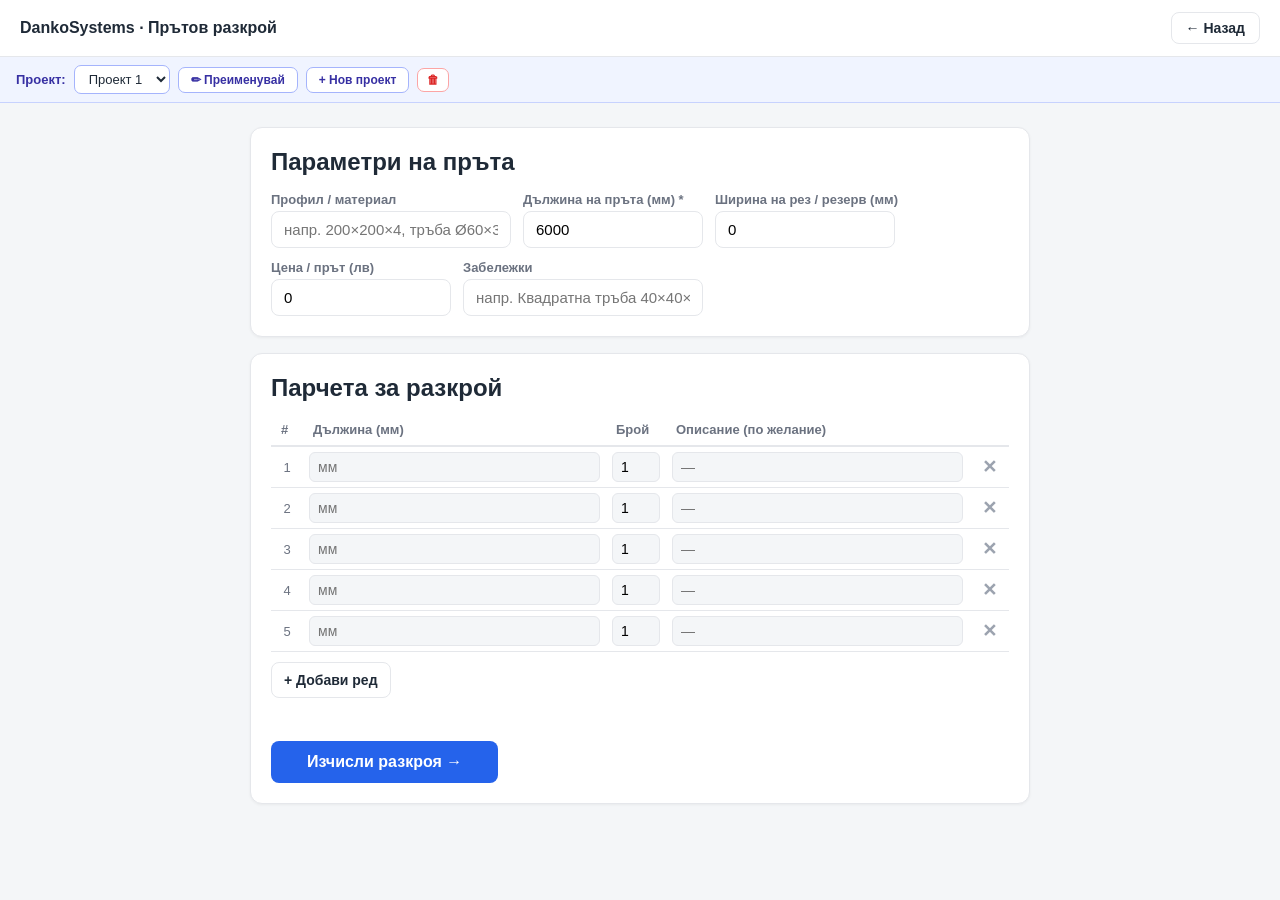
==== bar-cut.html @ 3730b879 "Add multi-project support with shared project bar across all tool pages - project-store.js: rewritte" ====
<!DOCTYPE html>
<html lang="bg">
<head>
  <meta charset="UTF-8" />
  <meta name="viewport" content="width=device-width, initial-scale=1.0" />
  <title>DankoSystems · Прътов разкрой</title>
  <link rel="stylesheet" href="styles.css" />
  <style>
    /* Параметри */
    .params-row { display: flex; flex-wrap: wrap; gap: 12px; align-items: flex-end; }
    .params-row .field { display: flex; flex-direction: column; gap: 4px; }
    .params-row .field label { font-size: 13px; font-weight: 600; color: var(--muted); }
    .params-row .field input { width: 180px; }
    .params-row .field input.wide { width: 240px; }

    /* Таблица с парчета */
    .pieces-table { width: 100%; border-collapse: collapse; margin-top: 4px; }
    .pieces-table th { padding: 8px 10px; font-size: 13px; font-weight: 600; color: var(--muted); text-align: left; border-bottom: 2px solid var(--border); }
    .pieces-table td { padding: 5px 6px; border-bottom: 1px solid var(--border); }
    .pieces-table input { width: 100%; padding: 6px 8px; font-size: 14px; border: 1px solid var(--border); border-radius: 6px; background: var(--bg); }
    .pieces-table input:focus { outline: 2px solid var(--primary); background: #fff; }
    .pieces-table td.num { width: 60px; }
    .pieces-table td.idx { width: 32px; color: var(--muted); font-size: 13px; text-align: center; }
    .pieces-table td.act { width: 40px; text-align: center; }
    .del-btn { background: none; border: none; color: #9ca3af; font-size: 18px; line-height: 1; padding: 2px 6px; cursor: pointer; border-radius: 4px; }
    .del-btn:hover { color: var(--danger); background: #fef2f2; }

    .add-row-btn { margin-top: 10px; font-size: 14px; }
    .calc-btn { font-size: 16px; padding: 12px 36px; margin-top: 20px; display: block; }

    /* Резултат */
    #results { margin-top: 28px; }
    .result-hero { text-align: center; padding: 24px 16px; background: #eff6ff; border-radius: 12px; margin-bottom: 20px; border: 1px solid #bfdbfe; }
    .result-hero .big-num { font-size: 56px; font-weight: 800; color: var(--primary); line-height: 1; }
    .result-hero .big-label { font-size: 18px; color: var(--primary); font-weight: 600; margin-top: 4px; }
    .summary-row { display: flex; flex-wrap: wrap; gap: 10px; justify-content: center; margin-top: 14px; }
    .chip { background: #fff; border: 1px solid #bfdbfe; border-radius: 20px; padding: 5px 14px; font-size: 14px; font-weight: 600; color: #1e40af; }
    .chip.green { background: #f0fdf4; border-color: #bbf7d0; color: #15803d; }
    .chip.red   { background: #fef2f2; border-color: #fecaca; color: #b91c1c; }

    /* Bar визуализация */
    .bars-section h3 { margin: 0 0 14px; font-size: 16px; color: var(--muted); font-weight: 600; }
    .bar-card { background: var(--card); border: 1px solid var(--border); border-radius: 10px; padding: 14px 16px; margin-bottom: 10px; }
    .bar-header { display: flex; justify-content: space-between; align-items: baseline; margin-bottom: 8px; }
    .bar-title { font-weight: 700; font-size: 14px; }
    .bar-meta { font-size: 12px; color: var(--muted); }
    .bar-track { display: flex; height: 36px; border-radius: 7px; overflow: hidden; border: 1px solid var(--border); }
    .seg { height: 100%; display: flex; align-items: center; justify-content: center; font-size: 11px; font-weight: 700; color: #fff; overflow: hidden; white-space: nowrap; padding: 0 3px; text-shadow: 0 1px 2px rgba(0,0,0,.3); }
    .seg-waste { background: #e5e7eb; height: 100%; flex-shrink: 0; }
    .bar-tags { display: flex; flex-wrap: wrap; gap: 5px; margin-top: 8px; }
    .tag { font-size: 12px; padding: 2px 9px; border-radius: 12px; color: #fff; font-weight: 600; white-space: nowrap; }

    /* PDF бутон */
    .pdf-btn { background: #16a34a; font-size: 15px; padding: 10px 28px; margin-bottom: 16px; }
    .pdf-btn:hover { background: #15803d; }

    /* Печат / PDF */
    @media print {
      @page { size: A4 portrait; margin: 14mm 12mm 14mm 12mm; }
      body { background: #fff; font-size: 11pt; }
      header.topbar, main > section, #results .pdf-btn { display: none !important; }
      #results { display: block !important; margin: 0; }
      .result-hero { padding: 12px; margin-bottom: 12px; border: 1px solid #bfdbfe; border-radius: 8px; }
      .result-hero .big-num { font-size: 38pt; }
      .result-hero .big-label { font-size: 14pt; }
      .chip { font-size: 10pt; padding: 3px 10px; }
      .bars-section.card { border: none; padding: 0; box-shadow: none; }
      .bars-section h3 { font-size: 12pt; margin-bottom: 8px; }
      .bar-card { border: 1px solid #e5e7eb; border-radius: 6px; padding: 10px 12px; margin-bottom: 8px; page-break-inside: avoid; }
      .bar-header { margin-bottom: 6px; }
      .bar-title { font-size: 11pt; }
      .bar-meta { font-size: 9pt; }
      .bar-track { height: 28px; }
      .seg { font-size: 8pt; }
      .tag { font-size: 9pt; padding: 1px 7px; }
      .print-header { display: block !important; }
    }
    .print-header { display: none; font-size: 13pt; font-weight: 700; margin-bottom: 10px; color: #1f2a37; }
  </style>
</head>
<body>
  <header class="topbar">
    <div class="brand">DankoSystems · Прътов разкрой</div>
    <a href="index.html" class="ghost" style="padding:7px 14px;border-radius:8px;border:1px solid var(--border);font-size:14px;font-weight:600;text-decoration:none;color:var(--text);">← Назад</a>
  </header>

  <!-- Лента за Проект -->
  <div id="project-bar-root"></div>

  <main class="container" style="max-width:820px">

    <!-- 1. Параметри на пръта -->
    <section class="card" style="margin-bottom:16px">
      <h2 style="margin:0 0 16px">Параметри на пръта</h2>
      <div class="params-row">
        <div class="field">
          <label>Профил / материал</label>
          <input type="text" id="bc-profile" class="wide" placeholder="напр. 200×200×4, тръба Ø60×3…" />
        </div>
        <div class="field">
          <label>Дължина на пръта (мм) *</label>
          <input type="number" id="bc-barlen" value="6000" min="1" />
        </div>
        <div class="field">
          <label>Ширина на рез / резерв (мм)</label>
          <input type="number" id="bc-kerf" value="0" min="0" />
        </div>
        <div class="field">
          <label>Цена / прът (лв)</label>
          <input type="number" id="bc-price-per-bar" value="0" min="0" step="0.01" placeholder="0.00" />
        </div>
        <div class="field">
          <label>Забележки</label>
          <input type="text" id="bc-notes" class="wide" placeholder="напр. Квадратна тръба 40×40×2" />
        </div>
      </div>
    </section>

    <!-- 2. Парчета -->
    <section class="card">
      <h2 style="margin:0 0 12px">Парчета за разкрой</h2>
      <table class="pieces-table">
        <thead>
          <tr>
            <th class="idx">#</th>
            <th>Дължина (мм)</th>
            <th class="num">Брой</th>
            <th>Описание (по желание)</th>
            <th class="act"></th>
          </tr>
        </thead>
        <tbody id="pieces-body"></tbody>
      </table>
      <button class="ghost add-row-btn" id="add-row-btn">+ Добави ред</button>
      <p id="bc-error" class="error"></p>
      <button class="calc-btn" id="calc-btn">Изчисли разкроя →</button>
    </section>

    <!-- 3. Резултат -->
    <div id="results" class="hidden">

      <div class="print-header" id="print-header"></div>

      <button class="pdf-btn" id="pdf-btn" onclick="window.print()">⬇ Експорт PDF (A4)</button>

      <div class="result-hero">
        <div class="big-num" id="res-count">—</div>
        <div class="big-label">пръта са необходими</div>
        <div class="summary-row" id="res-chips"></div>
      </div>

      <div class="bars-section card">
        <h3>Разпределение по прътове</h3>
        <div id="bars-container"></div>
      </div>

      <!-- Добави към проекта -->
      <div style="margin-top:16px;padding:16px;background:#f0fdf4;border:1px solid #bbf7d0;border-radius:10px;display:flex;align-items:center;justify-content:space-between;gap:12px">
        <div style="font-size:13px;color:#166534">
          <b id="add-proj-summary">—</b><br>
          <span style="font-size:11px;color:#15803d">Задай цена/прът горе за да изчислиш общата сума</span>
        </div>
        <button id="add-to-proj-btn" style="background:#16a34a;color:#fff;border:none;border-radius:8px;padding:10px 20px;font-size:14px;font-weight:700;cursor:pointer;white-space:nowrap">
          + Добави към проекта
        </button>
      </div>

    </div>
  </main>

  <script type="module" src="bar-cut.js"></script>
</body>
</html>
---- styles.css ----
* { box-sizing: border-box; }
:root {
  --bg: #f4f6f8;
  --card: #ffffff;
  --text: #1f2a37;
  --muted: #6b7280;
  --primary: #2563eb;
  --primary-d: #1d4ed8;
  --border: #e5e7eb;
  --danger: #dc2626;
}
body {
  margin: 0;
  font-family: "Segoe UI", Roboto, Arial, sans-serif;
  background: var(--bg);
  color: var(--text);
}
.hidden { display: none !important; }
.muted { color: var(--muted); }
.error { color: var(--danger); min-height: 1.2em; margin: 6px 0 0; font-size: 14px; }

.centered { min-height: 100vh; display: grid; place-items: center; padding: 20px; }
.card {
  background: var(--card);
  border: 1px solid var(--border);
  border-radius: 12px;
  padding: 20px;
  box-shadow: 0 1px 3px rgba(0, 0, 0, 0.05);
}
.login-card { width: 100%; max-width: 360px; }
.login-card h1 { margin: 0 0 4px; }
.login-card label { display: block; margin: 14px 0 0; font-size: 14px; }
.login-card input { width: 100%; margin-top: 4px; }

input, button { font-size: 15px; padding: 9px 12px; border-radius: 8px; border: 1px solid var(--border); }
input:focus { outline: 2px solid var(--primary); border-color: var(--primary); }
button { background: var(--primary); color: #fff; border: none; cursor: pointer; font-weight: 600; }
button:hover { background: var(--primary-d); }
button.ghost { background: transparent; color: var(--text); border: 1px solid var(--border); }
button.ghost:hover { background: #f3f4f6; }
button.danger { color: var(--danger); }
#login-btn { width: 100%; margin-top: 18px; }

.topbar {
  display: flex; justify-content: space-between; align-items: center;
  background: var(--card); border-bottom: 1px solid var(--border); padding: 12px 20px;
}
.brand { font-weight: 700; }
.user { display: flex; align-items: center; gap: 12px; }
.container { max-width: 980px; margin: 24px auto; padding: 0 20px; }
.card h2 { margin-top: 0; }

.row-form { display: flex; flex-wrap: wrap; gap: 8px; }
.row-form input { flex: 1; min-width: 120px; }
.row-form button { white-space: nowrap; }

.data-table { width: 100%; border-collapse: collapse; margin-top: 16px; }
.data-table th, .data-table td { text-align: left; padding: 9px 10px; border-bottom: 1px solid var(--border); font-size: 14px; }
.data-table th { color: var(--muted); font-weight: 600; }
.data-table td.right, .data-table th.right { text-align: right; }

.tabs { display: flex; gap: 8px; margin-bottom: 18px; }
.tab-btn { background: transparent; color: var(--text); border: 1px solid var(--border); }
.tab-btn.active { background: var(--primary); color: #fff; border-color: var(--primary); }

.card h3 { margin: 0 0 4px; }
.calc-sub { color: var(--muted); font-size: 13px; margin: 0 0 12px; }
.data-table select, .data-table input { width: 100%; padding: 6px 8px; font-size: 13px; }
.add-row { margin-top: 10px; }
.result-total { font-size: 20px; font-weight: 700; color: var(--primary-d); }
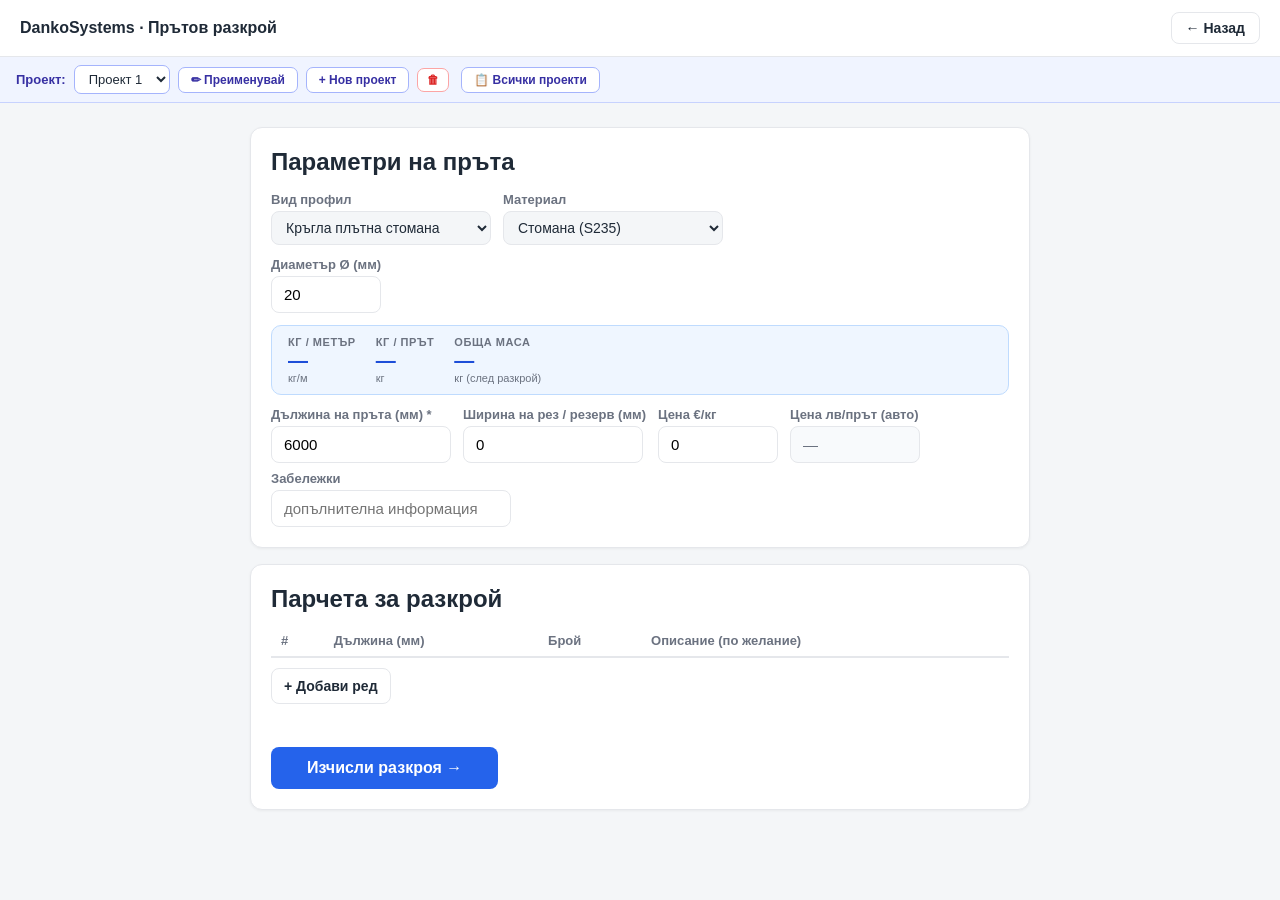
==== commit 28395c01: "Прътов разкрой: профил selector + авто-тегло от Калкулатор метали + обща маса и сума" ====
--- a/bar-cut.html
+++ b/bar-cut.html
@@ -12,6 +12,14 @@
     .params-row .field label { font-size: 13px; font-weight: 600; color: var(--muted); }
     .params-row .field input { width: 180px; }
     .params-row .field input.wide { width: 240px; }
+    .params-row .field select { width: 220px; padding: 7px 10px; border: 1px solid var(--border); border-radius: 8px; font-size: 14px; background: var(--bg); color: var(--text); cursor: pointer; }
+    .params-row .field select:focus { outline: 2px solid var(--primary); background: #fff; }
+    .bc-readonly { background: #f8fafc !important; color: var(--muted) !important; cursor: default; }
+    .bc-weight-box { background: #eff6ff; border: 1px solid #bfdbfe; border-radius: 10px; padding: 10px 16px; display: flex; gap: 20px; flex-wrap: wrap; align-items: center; margin-top: 4px; }
+    .bc-weight-box .wstat { display: flex; flex-direction: column; gap: 2px; }
+    .bc-weight-box .wstat .wk { font-size: 11px; font-weight: 700; color: #6b7280; text-transform: uppercase; letter-spacing: .05em; }
+    .bc-weight-box .wstat .wv { font-size: 20px; font-weight: 800; color: #1d4ed8; line-height: 1; }
+    .bc-weight-box .wstat .wu { font-size: 11px; color: #6b7280; }
 
     /* Таблица с парчета */
     .pieces-table { width: 100%; border-collapse: collapse; margin-top: 4px; }
@@ -79,6 +87,7 @@
   </style>
 </head>
 <body>
+  <script>if (window.self !== window.top) document.documentElement.classList.add('iframe-mode');</script>
   <header class="topbar">
     <div class="brand">DankoSystems · Прътов разкрой</div>
     <a href="index.html" class="ghost" style="padding:7px 14px;border-radius:8px;border:1px solid var(--border);font-size:14px;font-weight:600;text-decoration:none;color:var(--text);">← Назад</a>
@@ -92,11 +101,31 @@
     <!-- 1. Параметри на пръта -->
     <section class="card" style="margin-bottom:16px">
       <h2 style="margin:0 0 16px">Параметри на пръта</h2>
+
+      <!-- Ред 1: Профил + Материал -->
       <div class="params-row">
         <div class="field">
-          <label>Профил / материал</label>
-          <input type="text" id="bc-profile" class="wide" placeholder="напр. 200×200×4, тръба Ø60×3…" />
-        </div>
+          <label>Вид профил</label>
+          <select id="bc-profile-sel"></select>
+        </div>
+        <div class="field">
+          <label>Материал</label>
+          <select id="bc-mat-sel"></select>
+        </div>
+      </div>
+
+      <!-- Ред 2: Динамични размери (зависи от профила) -->
+      <div id="bc-dims" class="params-row" style="margin-top:12px"></div>
+
+      <!-- Авто-тегло -->
+      <div class="bc-weight-box" id="bc-weight-box" style="margin-top:12px">
+        <div class="wstat"><div class="wk">кг / метър</div><div class="wv" id="bc-kgm">—</div><div class="wu">кг/м</div></div>
+        <div class="wstat"><div class="wk">кг / прът</div><div class="wv" id="bc-kgbar">—</div><div class="wu">кг</div></div>
+        <div class="wstat"><div class="wk">Обща маса</div><div class="wv" id="bc-kgtot">—</div><div class="wu">кг (след разкрой)</div></div>
+      </div>
+
+      <!-- Ред 3: Дължина + Рез + Цена -->
+      <div class="params-row" style="margin-top:12px">
         <div class="field">
           <label>Дължина на пръта (мм) *</label>
           <input type="number" id="bc-barlen" value="6000" min="1" />
@@ -106,12 +135,22 @@
           <input type="number" id="bc-kerf" value="0" min="0" />
         </div>
         <div class="field">
-          <label>Цена / прът (лв)</label>
-          <input type="number" id="bc-price-per-bar" value="0" min="0" step="0.01" placeholder="0.00" />
-        </div>
+          <label>Цена €/кг</label>
+          <input type="number" id="bc-price-per-kg" value="0" min="0" step="0.01" placeholder="0.00" style="width:120px" />
+        </div>
+        <div class="field">
+          <label>Цена лв/прът (авто)</label>
+          <input type="text" id="bc-price-per-bar-display" class="bc-readonly" readonly value="—" style="width:130px" />
+        </div>
+        <!-- скрит input за съвместимост с изчисленията -->
+        <input type="hidden" id="bc-price-per-bar" value="0" />
+      </div>
+
+      <!-- Ред 4: Забележки -->
+      <div class="params-row" style="margin-top:8px">
         <div class="field">
           <label>Забележки</label>
-          <input type="text" id="bc-notes" class="wide" placeholder="напр. Квадратна тръба 40×40×2" />
+          <input type="text" id="bc-notes" class="wide" placeholder="допълнителна информация" />
         </div>
       </div>
     </section>
--- a/styles.css
+++ b/styles.css
@@ -59,9 +59,39 @@
 .data-table th { color: var(--muted); font-weight: 600; }
 .data-table td.right, .data-table th.right { text-align: right; }
 
-.tabs { display: flex; gap: 8px; margin-bottom: 18px; }
-.tab-btn { background: transparent; color: var(--text); border: 1px solid var(--border); }
-.tab-btn.active { background: var(--primary); color: #fff; border-color: var(--primary); }
+.tabs { display: flex; gap: 6px; margin-bottom: 18px; flex-wrap: wrap; }
+.tab-btn {
+  background: #dbeafe; color: #1e40af;
+  border: 1px solid #bfdbfe; font-weight: 600; font-size: 14px;
+  padding: 8px 16px; border-radius: 8px; cursor: pointer;
+  transition: background .15s, color .15s, border-color .15s;
+}
+.tab-btn:hover { background: #bfdbfe; border-color: #93c5fd; color: #1d4ed8; }
+.tab-btn.active { background: #1F3864; color: #fff; border-color: #1F3864; }
+.tab-btn:nth-child(1) { background: #dbeafe; border-color: #bfdbfe; color: #1e40af; }
+.tab-btn:nth-child(2) { background: #e0e7ff; border-color: #c7d2fe; color: #3730a3; }
+.tab-btn:nth-child(3) { background: #ede9fe; border-color: #ddd6fe; color: #5b21b6; }
+.tab-btn:nth-child(4) { background: #e0f2fe; border-color: #bae6fd; color: #0369a1; }
+.tab-btn:nth-child(1):hover { background: #bfdbfe; }
+.tab-btn:nth-child(2):hover { background: #c7d2fe; }
+.tab-btn:nth-child(3):hover { background: #ddd6fe; }
+.tab-btn:nth-child(4):hover { background: #bae6fd; }
+.tab-btn.active,
+.tab-btn:nth-child(1).active,
+.tab-btn:nth-child(2).active,
+.tab-btn:nth-child(3).active,
+.tab-btn:nth-child(4).active { background: #2563eb; color: #fff; border-color: #1d4ed8; }
+
+.tool-frame {
+  width: 100%; height: calc(100vh - 175px);
+  border: none; display: block; border-radius: 8px;
+}
+
+/* Скрива хедъра и project bar когато страницата е вградена в iframe */
+html.iframe-mode .topbar,
+html.iframe-mode #project-bar-root { display: none !important; }
+html.iframe-mode body { background: transparent; }
+html.iframe-mode .container { padding-top: 0; }
 
 .card h3 { margin: 0 0 4px; }
 .calc-sub { color: var(--muted); font-size: 13px; margin: 0 0 12px; }
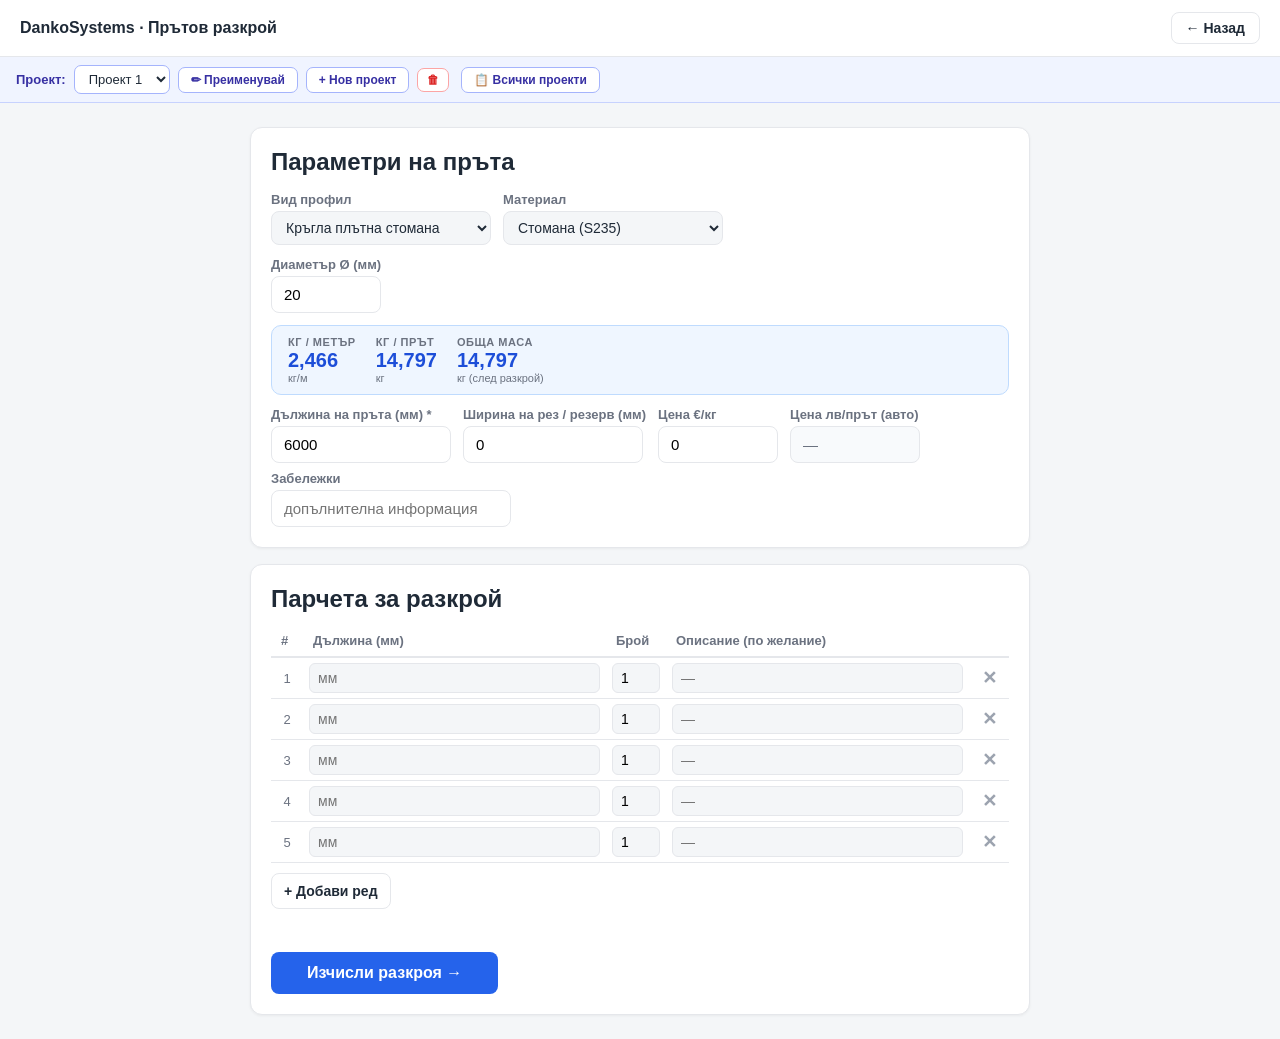
==== commit 9fbae12d: "Прътов разкрой: показва активен проект и ясно потвърждение след добавяне" ====
--- a/bar-cut.html
+++ b/bar-cut.html
@@ -194,14 +194,21 @@
       </div>
 
       <!-- Добави към проекта -->
-      <div style="margin-top:16px;padding:16px;background:#f0fdf4;border:1px solid #bbf7d0;border-radius:10px;display:flex;align-items:center;justify-content:space-between;gap:12px">
-        <div style="font-size:13px;color:#166534">
-          <b id="add-proj-summary">—</b><br>
-          <span style="font-size:11px;color:#15803d">Задай цена/прът горе за да изчислиш общата сума</span>
-        </div>
-        <button id="add-to-proj-btn" style="background:#16a34a;color:#fff;border:none;border-radius:8px;padding:10px 20px;font-size:14px;font-weight:700;cursor:pointer;white-space:nowrap">
-          + Добави към проекта
-        </button>
+      <div style="margin-top:16px;padding:16px;background:#f0fdf4;border:1px solid #bbf7d0;border-radius:10px;">
+        <div style="display:flex;align-items:center;justify-content:space-between;gap:12px;flex-wrap:wrap">
+          <div style="font-size:13px;color:#166534">
+            <b id="add-proj-summary">—</b>
+            <div style="margin-top:4px;font-size:12px;color:#15803d">
+              Активен проект: <b id="add-proj-name" style="color:#166534">—</b>
+            </div>
+          </div>
+          <button id="add-to-proj-btn" style="background:#16a34a;color:#fff;border:none;border-radius:8px;padding:10px 20px;font-size:14px;font-weight:700;cursor:pointer;white-space:nowrap">
+            + Добави към проекта
+          </button>
+        </div>
+        <div id="add-proj-confirm" style="display:none;margin-top:10px;padding:8px 12px;background:#dcfce7;border:1px solid #86efac;border-radius:7px;font-size:13px;color:#15803d;font-weight:600">
+          ✓ Добавено успешно към проект „<span id="add-proj-confirm-name"></span>"
+        </div>
       </div>
 
     </div>
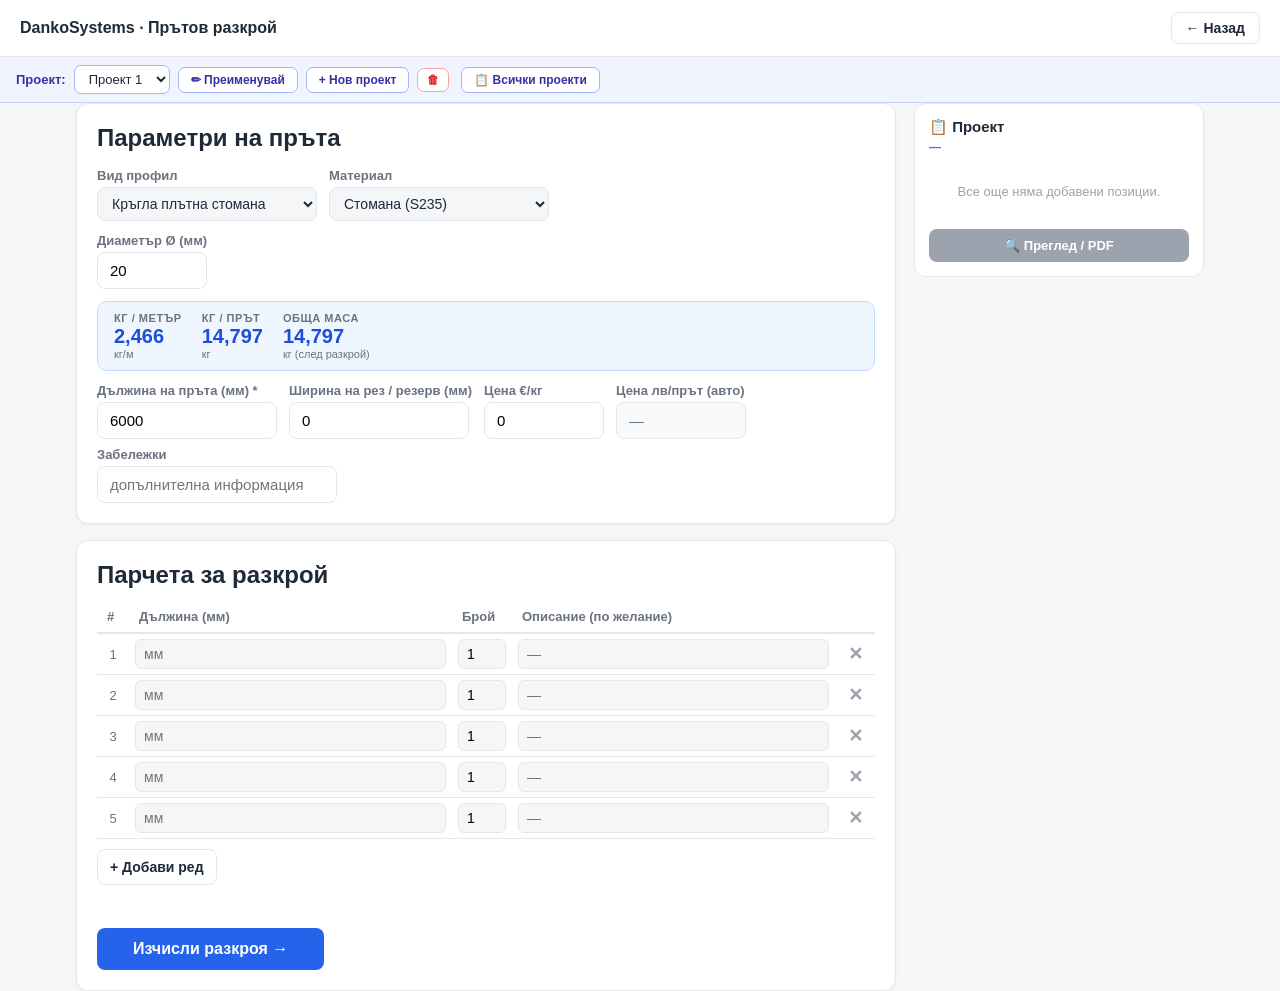
==== commit 50a7b065: "Добавя страничен панел „Проект" към всички инструменти - Създава project-sidebar.js — споделен компо" ====
--- a/bar-cut.html
+++ b/bar-cut.html
@@ -84,6 +84,11 @@
       .print-header { display: block !important; }
     }
     .print-header { display: none; font-size: 13pt; font-weight: 700; margin-bottom: 10px; color: #1f2a37; }
+
+    /* Outer 2-column layout with sidebar */
+    .tool-outer { display: grid; grid-template-columns: 1fr 290px; gap: 16px; max-width: 1160px; margin: 0 auto; padding: 0 16px; align-items: start; }
+    @media (max-width: 960px) { .tool-outer { grid-template-columns: 1fr; } }
+    .tool-sidebar-col { position: sticky; top: 16px; background: var(--card); border: 1px solid var(--border); border-radius: 12px; padding: 14px; }
   </style>
 </head>
 <body>
@@ -96,7 +101,8 @@
   <!-- Лента за Проект -->
   <div id="project-bar-root"></div>
 
-  <main class="container" style="max-width:820px">
+  <div class="tool-outer">
+  <main class="container" style="max-width:820px;margin:0;padding:0">
 
     <!-- 1. Параметри на пръта -->
     <section class="card" style="margin-bottom:16px">
@@ -214,6 +220,13 @@
     </div>
   </main>
 
+  <!-- Project Sidebar -->
+  <div class="tool-sidebar-col">
+    <div id="proj-sidebar-root"></div>
+  </div>
+
+  </div><!-- /.tool-outer -->
+
   <script type="module" src="bar-cut.js"></script>
 </body>
 </html>
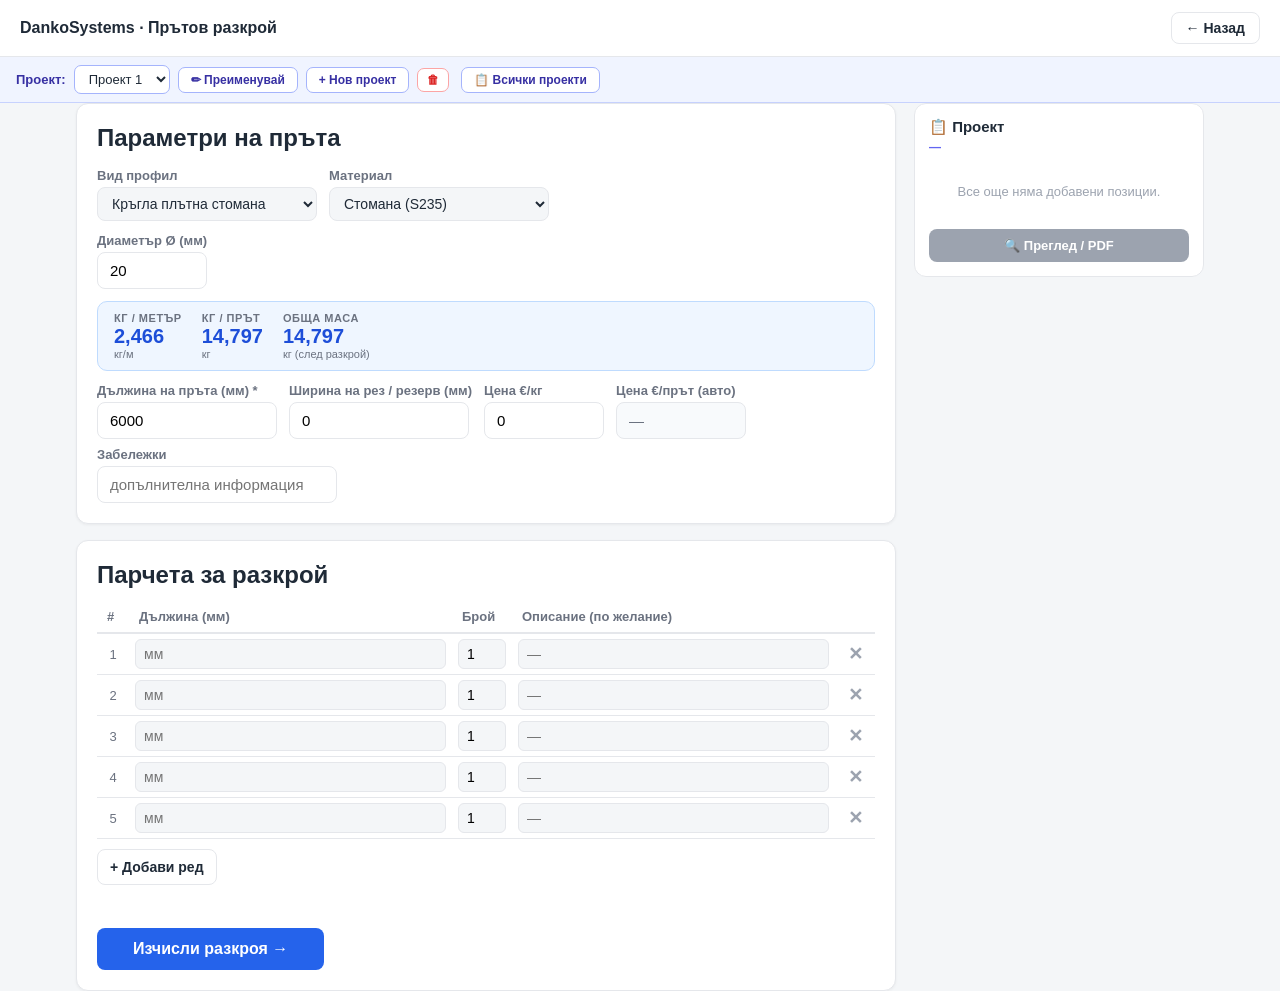
==== commit 202efc79: "Смени всички 'лв' с '€' навсякъде в приложението Co-Authored-By: Claude Sonnet 4.6 <noreply@anthropi" ====
--- a/bar-cut.html
+++ b/bar-cut.html
@@ -145,7 +145,7 @@
           <input type="number" id="bc-price-per-kg" value="0" min="0" step="0.01" placeholder="0.00" style="width:120px" />
         </div>
         <div class="field">
-          <label>Цена лв/прът (авто)</label>
+          <label>Цена €/прът (авто)</label>
           <input type="text" id="bc-price-per-bar-display" class="bc-readonly" readonly value="—" style="width:130px" />
         </div>
         <!-- скрит input за съвместимост с изчисленията -->
--- a/styles.css
+++ b/styles.css
@@ -59,7 +59,9 @@
 .data-table th { color: var(--muted); font-weight: 600; }
 .data-table td.right, .data-table th.right { text-align: right; }
 
-.tabs { display: flex; gap: 6px; margin-bottom: 18px; flex-wrap: wrap; }
+.tabs { display: flex; flex-direction: column; gap: 6px; margin-bottom: 18px; }
+.tabs-row { display: flex; gap: 6px; flex-wrap: wrap; }
+.tabs-row--tools { padding-top: 4px; border-top: 1px solid #e2e8f0; }
 .tab-btn {
   background: #dbeafe; color: #1e40af;
   border: 1px solid #bfdbfe; font-weight: 600; font-size: 14px;
@@ -68,19 +70,10 @@
 }
 .tab-btn:hover { background: #bfdbfe; border-color: #93c5fd; color: #1d4ed8; }
 .tab-btn.active { background: #1F3864; color: #fff; border-color: #1F3864; }
-.tab-btn:nth-child(1) { background: #dbeafe; border-color: #bfdbfe; color: #1e40af; }
-.tab-btn:nth-child(2) { background: #e0e7ff; border-color: #c7d2fe; color: #3730a3; }
-.tab-btn:nth-child(3) { background: #ede9fe; border-color: #ddd6fe; color: #5b21b6; }
-.tab-btn:nth-child(4) { background: #e0f2fe; border-color: #bae6fd; color: #0369a1; }
-.tab-btn:nth-child(1):hover { background: #bfdbfe; }
-.tab-btn:nth-child(2):hover { background: #c7d2fe; }
-.tab-btn:nth-child(3):hover { background: #ddd6fe; }
-.tab-btn:nth-child(4):hover { background: #bae6fd; }
-.tab-btn.active,
-.tab-btn:nth-child(1).active,
-.tab-btn:nth-child(2).active,
-.tab-btn:nth-child(3).active,
-.tab-btn:nth-child(4).active { background: #2563eb; color: #fff; border-color: #1d4ed8; }
+/* Инструменти (втори ред) — неутрален сив стил */
+.tab-btn--tool { background: #f1f5f9; border-color: #cbd5e1; color: #475569; font-size: 13px; }
+.tab-btn--tool:hover { background: #e2e8f0; border-color: #94a3b8; color: #1e293b; }
+.tab-btn--tool.active { background: #475569; color: #fff; border-color: #475569; }
 
 .tool-frame {
   width: 100%; height: calc(100vh - 175px);
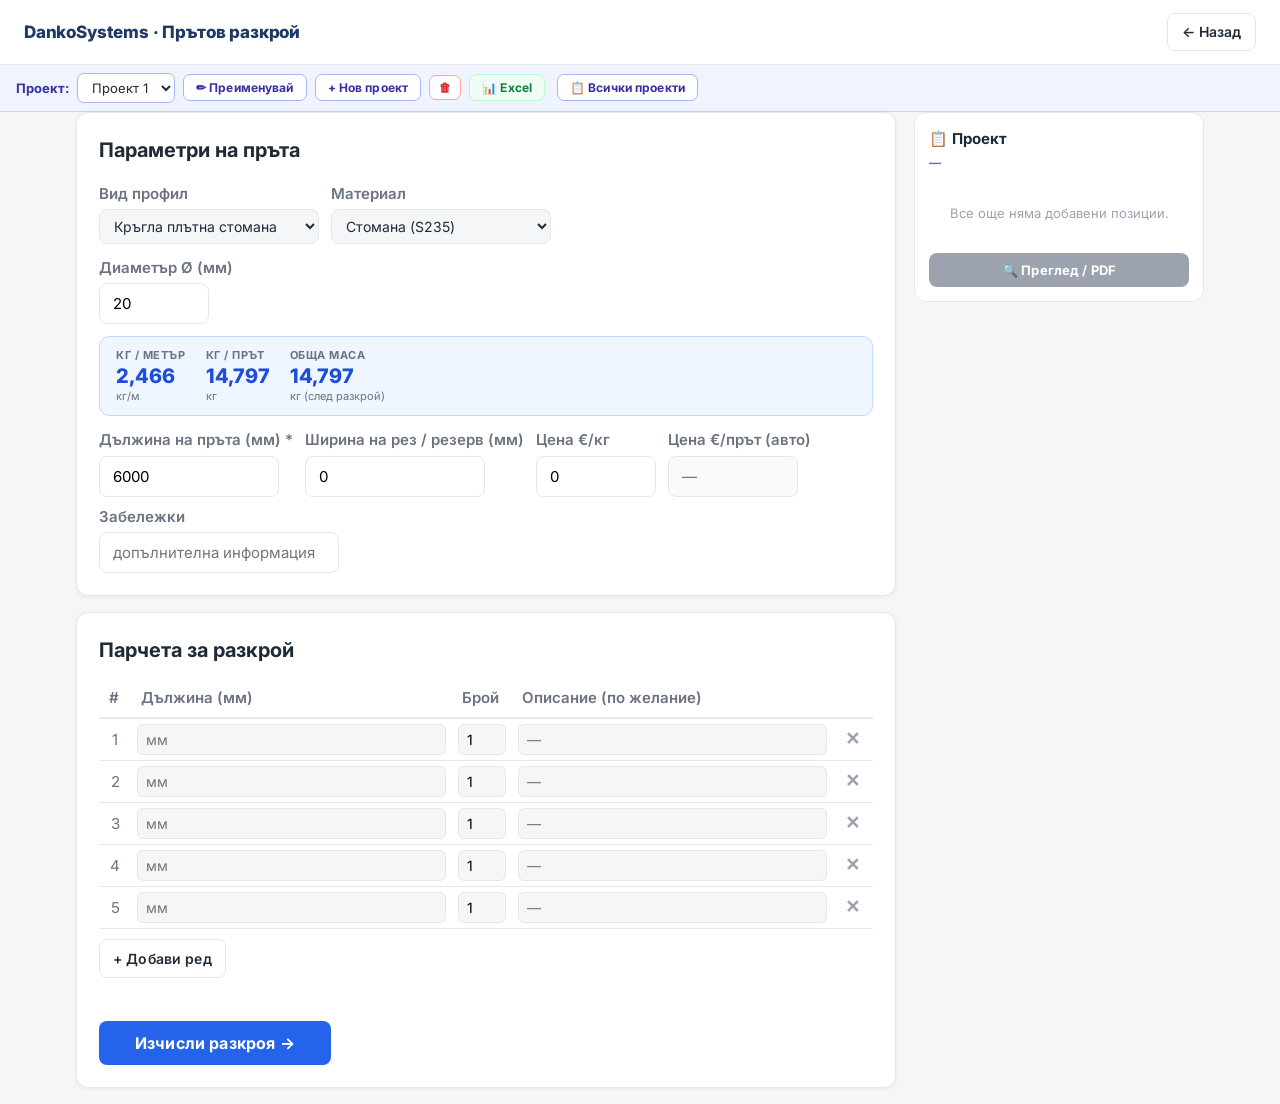
==== commit 35dd2e00: "Типографски оверхол: Inter шрифт, по-едри размери навсякъде Зареждаме Inter (400–800) от Google Font" ====
--- a/bar-cut.html
+++ b/bar-cut.html
@@ -9,7 +9,7 @@
     /* Параметри */
     .params-row { display: flex; flex-wrap: wrap; gap: 12px; align-items: flex-end; }
     .params-row .field { display: flex; flex-direction: column; gap: 4px; }
-    .params-row .field label { font-size: 13px; font-weight: 600; color: var(--muted); }
+    .params-row .field label { font-size: 15px; font-weight: 600; color: var(--muted); }
     .params-row .field input { width: 180px; }
     .params-row .field input.wide { width: 240px; }
     .params-row .field select { width: 220px; padding: 7px 10px; border: 1px solid var(--border); border-radius: 8px; font-size: 14px; background: var(--bg); color: var(--text); cursor: pointer; }
@@ -23,12 +23,12 @@
 
     /* Таблица с парчета */
     .pieces-table { width: 100%; border-collapse: collapse; margin-top: 4px; }
-    .pieces-table th { padding: 8px 10px; font-size: 13px; font-weight: 600; color: var(--muted); text-align: left; border-bottom: 2px solid var(--border); }
+    .pieces-table th { padding: 8px 10px; font-size: 15px; font-weight: 600; color: var(--muted); text-align: left; border-bottom: 2px solid var(--border); }
     .pieces-table td { padding: 5px 6px; border-bottom: 1px solid var(--border); }
     .pieces-table input { width: 100%; padding: 6px 8px; font-size: 14px; border: 1px solid var(--border); border-radius: 6px; background: var(--bg); }
     .pieces-table input:focus { outline: 2px solid var(--primary); background: #fff; }
     .pieces-table td.num { width: 60px; }
-    .pieces-table td.idx { width: 32px; color: var(--muted); font-size: 13px; text-align: center; }
+    .pieces-table td.idx { width: 32px; color: var(--muted); font-size: 15px; text-align: center; }
     .pieces-table td.act { width: 40px; text-align: center; }
     .del-btn { background: none; border: none; color: #9ca3af; font-size: 18px; line-height: 1; padding: 2px 6px; cursor: pointer; border-radius: 4px; }
     .del-btn:hover { color: var(--danger); background: #fef2f2; }
@@ -51,12 +51,12 @@
     .bar-card { background: var(--card); border: 1px solid var(--border); border-radius: 10px; padding: 14px 16px; margin-bottom: 10px; }
     .bar-header { display: flex; justify-content: space-between; align-items: baseline; margin-bottom: 8px; }
     .bar-title { font-weight: 700; font-size: 14px; }
-    .bar-meta { font-size: 12px; color: var(--muted); }
+    .bar-meta { font-size: 14px; color: var(--muted); }
     .bar-track { display: flex; height: 36px; border-radius: 7px; overflow: hidden; border: 1px solid var(--border); }
     .seg { height: 100%; display: flex; align-items: center; justify-content: center; font-size: 11px; font-weight: 700; color: #fff; overflow: hidden; white-space: nowrap; padding: 0 3px; text-shadow: 0 1px 2px rgba(0,0,0,.3); }
     .seg-waste { background: #e5e7eb; height: 100%; flex-shrink: 0; }
     .bar-tags { display: flex; flex-wrap: wrap; gap: 5px; margin-top: 8px; }
-    .tag { font-size: 12px; padding: 2px 9px; border-radius: 12px; color: #fff; font-weight: 600; white-space: nowrap; }
+    .tag { font-size: 14px; padding: 2px 9px; border-radius: 12px; color: #fff; font-weight: 600; white-space: nowrap; }
 
     /* PDF бутон */
     .pdf-btn { background: #16a34a; font-size: 15px; padding: 10px 28px; margin-bottom: 16px; }
@@ -90,6 +90,7 @@
     @media (max-width: 960px) { .tool-outer { grid-template-columns: 1fr; } }
     .tool-sidebar-col { position: sticky; top: 16px; background: var(--card); border: 1px solid var(--border); border-radius: 12px; padding: 14px; }
   </style>
+<link rel="preconnect" href="https://fonts.googleapis.com"><link rel="preconnect" href="https://fonts.gstatic.com" crossorigin><link href="https://fonts.googleapis.com/css2?family=Inter:wght@400;500;600;700;800&display=swap" rel="stylesheet">
 </head>
 <body>
   <script>if (window.self !== window.top) document.documentElement.classList.add('iframe-mode');</script>
--- a/styles.css
+++ b/styles.css
@@ -1,3 +1,5 @@
+@import url('https://fonts.googleapis.com/css2?family=Inter:wght@400;500;600;700;800&display=swap');
+
 * { box-sizing: border-box; }
 :root {
   --bg: #f4f6f8;
@@ -8,70 +10,103 @@
   --primary-d: #1d4ed8;
   --border: #e5e7eb;
   --danger: #dc2626;
+  --font: 'Inter', "Segoe UI", Roboto, Arial, sans-serif;
 }
 body {
   margin: 0;
-  font-family: "Segoe UI", Roboto, Arial, sans-serif;
+  font-family: var(--font);
+  font-size: 16px;
+  font-weight: 400;
+  line-height: 1.55;
   background: var(--bg);
   color: var(--text);
+  -webkit-font-smoothing: antialiased;
 }
 .hidden { display: none !important; }
 .muted { color: var(--muted); }
-.error { color: var(--danger); min-height: 1.2em; margin: 6px 0 0; font-size: 14px; }
+.error { color: var(--danger); min-height: 1.2em; margin: 6px 0 0; font-size: 14px; font-weight: 500; }
 
 .centered { min-height: 100vh; display: grid; place-items: center; padding: 20px; }
 .card {
   background: var(--card);
   border: 1px solid var(--border);
   border-radius: 12px;
-  padding: 20px;
-  box-shadow: 0 1px 3px rgba(0, 0, 0, 0.05);
+  padding: 22px;
+  box-shadow: 0 1px 4px rgba(0,0,0,.06);
+  margin-bottom: 16px;
 }
-.login-card { width: 100%; max-width: 360px; }
-.login-card h1 { margin: 0 0 4px; }
-.login-card label { display: block; margin: 14px 0 0; font-size: 14px; }
-.login-card input { width: 100%; margin-top: 4px; }
+.login-card { width: 100%; max-width: 380px; }
+.login-card h1 { margin: 0 0 4px; font-size: 26px; font-weight: 800; }
+.login-card label { display: block; margin: 16px 0 0; font-size: 15px; font-weight: 600; color: #374151; }
+.login-card input { width: 100%; margin-top: 5px; }
 
-input, button { font-size: 15px; padding: 9px 12px; border-radius: 8px; border: 1px solid var(--border); }
-input:focus { outline: 2px solid var(--primary); border-color: var(--primary); }
-button { background: var(--primary); color: #fff; border: none; cursor: pointer; font-weight: 600; }
+input, button, select, textarea {
+  font-family: var(--font);
+  font-size: 15px;
+  padding: 10px 13px;
+  border-radius: 8px;
+  border: 1px solid var(--border);
+}
+input:focus, select:focus, textarea:focus {
+  outline: 2px solid var(--primary);
+  border-color: var(--primary);
+}
+button {
+  background: var(--primary);
+  color: #fff;
+  border: none;
+  cursor: pointer;
+  font-weight: 700;
+  font-size: 15px;
+  letter-spacing: .01em;
+}
 button:hover { background: var(--primary-d); }
-button.ghost { background: transparent; color: var(--text); border: 1px solid var(--border); }
+button.ghost { background: transparent; color: var(--text); border: 1px solid var(--border); font-weight: 600; }
 button.ghost:hover { background: #f3f4f6; }
 button.danger { color: var(--danger); }
-#login-btn { width: 100%; margin-top: 18px; }
+#login-btn { width: 100%; margin-top: 20px; padding: 12px; font-size: 16px; }
 
 .topbar {
   display: flex; justify-content: space-between; align-items: center;
-  background: var(--card); border-bottom: 1px solid var(--border); padding: 12px 20px;
+  background: var(--card); border-bottom: 1px solid var(--border); padding: 13px 24px;
 }
-.brand { font-weight: 700; }
-.user { display: flex; align-items: center; gap: 12px; }
-.container { max-width: 980px; margin: 24px auto; padding: 0 20px; }
-.card h2 { margin-top: 0; }
+.brand { font-weight: 800; font-size: 17px; color: #1F3864; letter-spacing: -.01em; }
+.user { display: flex; align-items: center; gap: 12px; font-size: 14px; font-weight: 500; }
+.container { max-width: 1400px; margin: 24px auto; padding: 0 24px; }
+.card h2 { margin: 0 0 16px; font-size: 20px; font-weight: 700; }
+.card h3 { margin: 0 0 6px; font-size: 17px; font-weight: 700; }
 
 .row-form { display: flex; flex-wrap: wrap; gap: 8px; }
-.row-form input { flex: 1; min-width: 120px; }
+.row-form input, .row-form select { flex: 1; min-width: 130px; }
 .row-form button { white-space: nowrap; }
 
-.data-table { width: 100%; border-collapse: collapse; margin-top: 16px; }
-.data-table th, .data-table td { text-align: left; padding: 9px 10px; border-bottom: 1px solid var(--border); font-size: 14px; }
-.data-table th { color: var(--muted); font-weight: 600; }
+.data-table { width: 100%; border-collapse: collapse; margin-top: 14px; }
+.data-table th, .data-table td {
+  text-align: left;
+  padding: 11px 12px;
+  border-bottom: 1px solid var(--border);
+  font-size: 15px;
+}
+.data-table th { color: #374151; font-weight: 700; font-size: 13px; text-transform: uppercase; letter-spacing: .04em; background: #f9fafb; }
 .data-table td.right, .data-table th.right { text-align: right; }
+.data-table select, .data-table input, .data-table textarea {
+  width: 100%; padding: 7px 9px; font-size: 14px; font-weight: 500;
+}
+.data-table textarea { resize: vertical; min-height: 40px; font-family: var(--font); line-height: 1.4; }
 
-.tabs { display: flex; flex-direction: column; gap: 6px; margin-bottom: 18px; }
-.tabs-row { display: flex; gap: 6px; flex-wrap: wrap; }
-.tabs-row--tools { padding-top: 4px; border-top: 1px solid #e2e8f0; }
+.tabs { display: flex; flex-direction: column; gap: 8px; margin-bottom: 20px; }
+.tabs-row { display: flex; gap: 8px; flex-wrap: wrap; }
+.tabs-row--tools { padding-top: 6px; border-top: 1px solid #e2e8f0; }
 .tab-btn {
   background: #dbeafe; color: #1e40af;
-  border: 1px solid #bfdbfe; font-weight: 600; font-size: 14px;
-  padding: 8px 16px; border-radius: 8px; cursor: pointer;
+  border: 1px solid #bfdbfe; font-weight: 700; font-size: 15px;
+  padding: 9px 18px; border-radius: 8px; cursor: pointer;
   transition: background .15s, color .15s, border-color .15s;
+  font-family: var(--font);
 }
 .tab-btn:hover { background: #bfdbfe; border-color: #93c5fd; color: #1d4ed8; }
 .tab-btn.active { background: #1F3864; color: #fff; border-color: #1F3864; }
-/* Инструменти (втори ред) — неутрален сив стил */
-.tab-btn--tool { background: #f1f5f9; border-color: #cbd5e1; color: #475569; font-size: 13px; }
+.tab-btn--tool { background: #f1f5f9; border-color: #cbd5e1; color: #475569; font-size: 14px; font-weight: 600; }
 .tab-btn--tool:hover { background: #e2e8f0; border-color: #94a3b8; color: #1e293b; }
 .tab-btn--tool.active { background: #475569; color: #fff; border-color: #475569; }
 
@@ -86,8 +121,23 @@
 html.iframe-mode body { background: transparent; }
 html.iframe-mode .container { padding-top: 0; }
 
-.card h3 { margin: 0 0 4px; }
-.calc-sub { color: var(--muted); font-size: 13px; margin: 0 0 12px; }
-.data-table select, .data-table input { width: 100%; padding: 6px 8px; font-size: 13px; }
-.add-row { margin-top: 10px; }
-.result-total { font-size: 20px; font-weight: 700; color: var(--primary-d); }
+.calc-sub { color: var(--muted); font-size: 14px; margin: 0 0 14px; font-weight: 500; }
+.add-row { margin-top: 12px; font-size: 14px; }
+.result-total { font-size: 22px; font-weight: 800; color: var(--primary-d); }
+
+.calc-outer {
+  display: grid;
+  grid-template-columns: 1fr 380px;
+  gap: 20px;
+  align-items: start;
+}
+@media (max-width: 1100px) { .calc-outer { grid-template-columns: 1fr 300px; } }
+@media (max-width: 800px) { .calc-outer { grid-template-columns: 1fr; } }
+.calc-sidebar-col {
+  position: sticky;
+  top: 16px;
+  background: var(--card);
+  border: 1px solid var(--border);
+  border-radius: 12px;
+  padding: 18px;
+}
